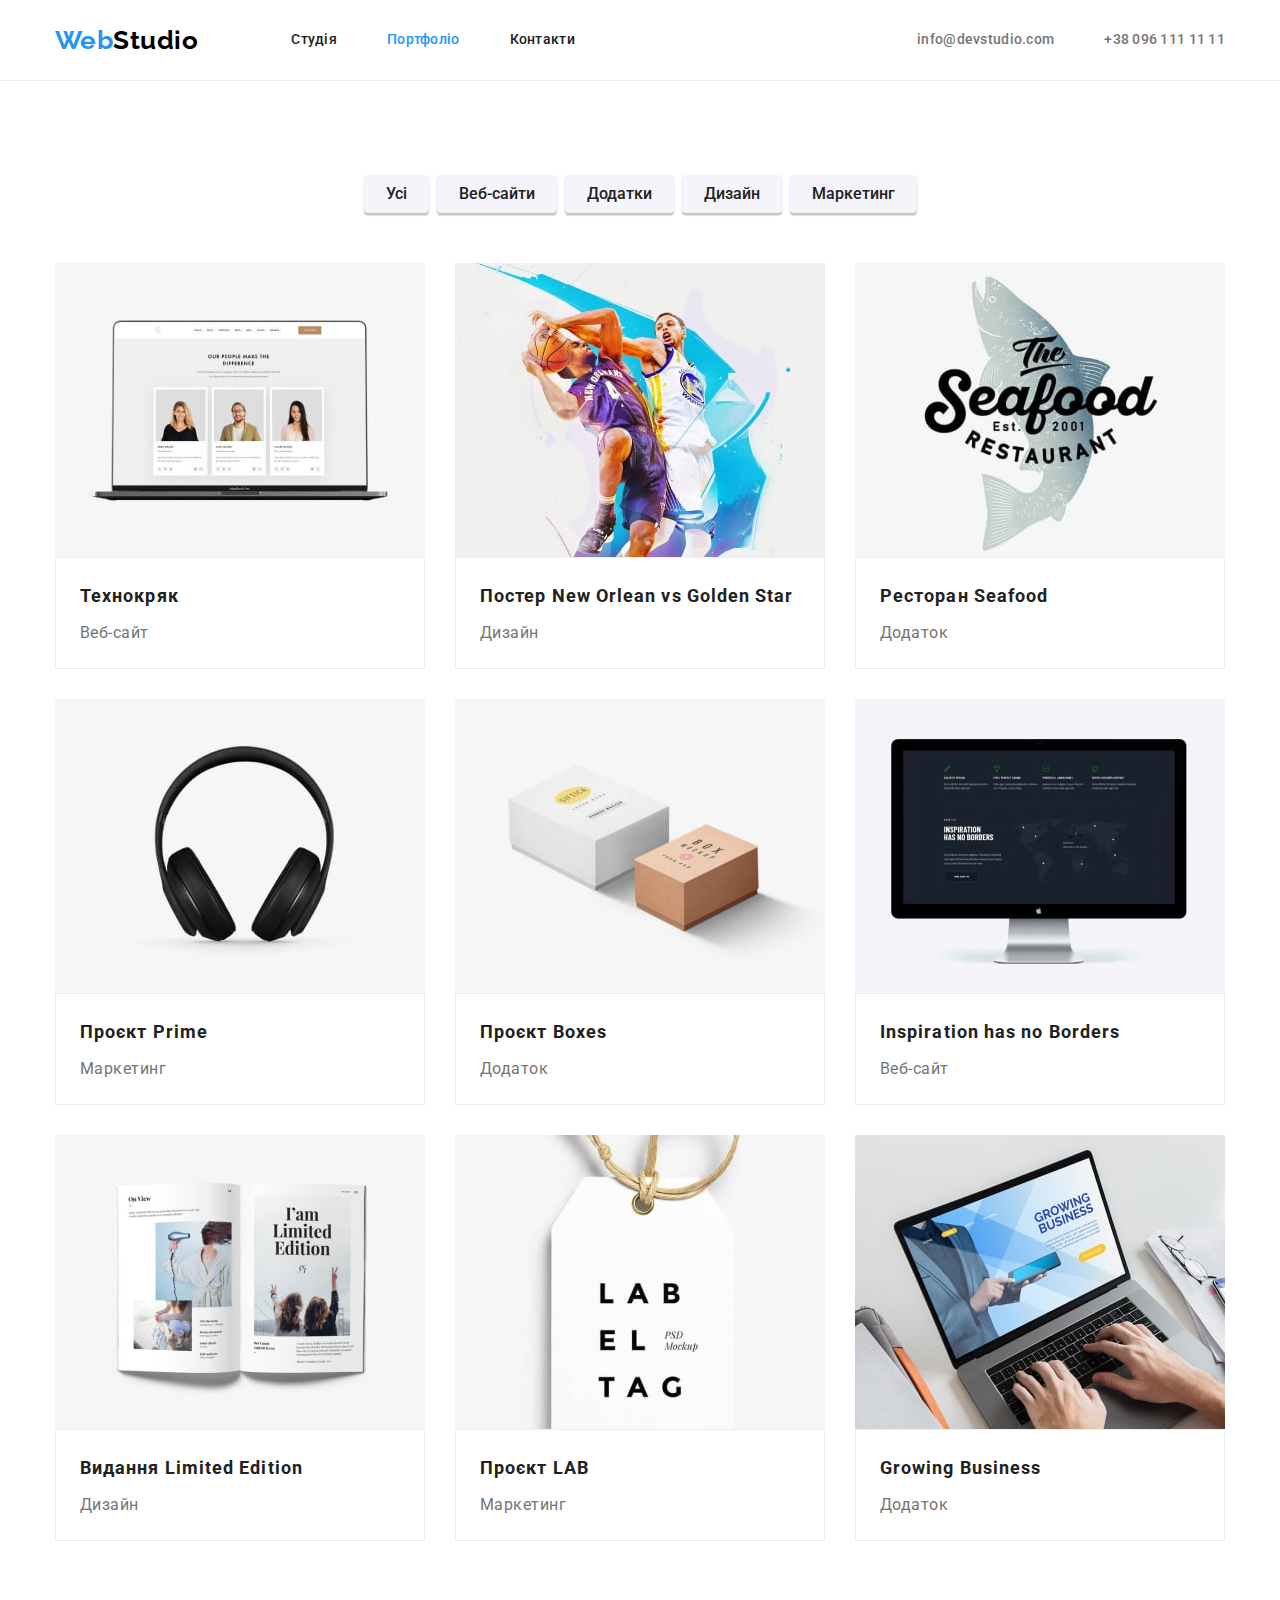
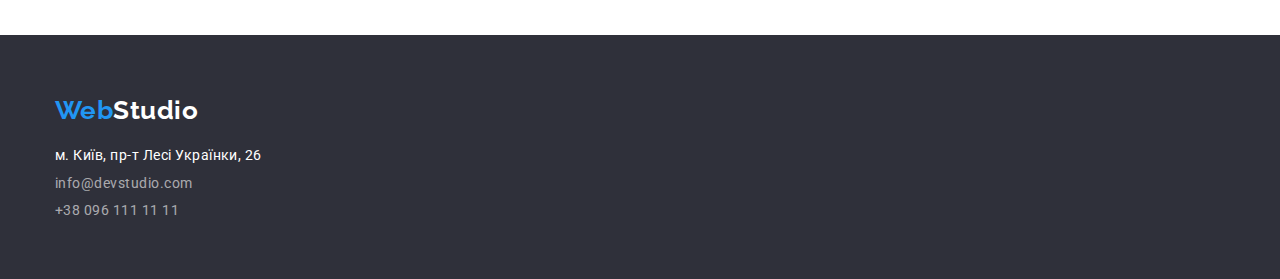
==== portfolio.html @ 3be75359 "Copied" ====
<!DOCTYPE html>
<html lang="uk">
<head>
    <meta charset="UTF-8">
    <meta http-equiv="X-UA-Compatible" content="IE=edge">
    <meta name="viewport" content="width=device-width, initial-scale=1.0">
    <title>Portfolio</title>
    <link rel="preconnect" href="https://fonts.googleapis.com">
    <link rel="preconnect" href="https://fonts.gstatic.com" crossorigin>
    <link href="https://fonts.googleapis.com/css2?family=Raleway:wght@700&family=Roboto:wght@400;500;700;900&display=swap"
        rel="stylesheet">
    <link rel="stylesheet" href="https://cdnjs.cloudflare.com/ajax/libs/modern-normalize/1.1.0/modern-normalize.min.css">
    <link rel="stylesheet" href="./css/styles.css"> 
</head>
<body>
    <!--Шапка сайта-->
    <header class="header">
        <div class="container main-nav">
            <nav class="header-nav">
                <a href="./index.html" class="logo-dark"> <span class="logo-blue">Web</span>Studio</a>
                <ul class="header-site-nav list">
                    <li class="item"><a class="header-link" href="./index.html">Студія</a></li>
                    <li class="item"><a class="header-link current" href="./portfolio.html">Портфоліо</a></li>
                    <li class="item"><a class="header-link" href="#">Контакти</a></li>
                </ul>
            </nav>
            <ul class="header-info-nav list">
                <li class="item"><a class="header-info-link" href="mailto:info@devstudio.com">info@devstudio.com</a></li>
                <li class="item"><a class="header-info-link" href="tel:+380961111111">+38 096 111 11 11</a></li>
            </ul>
        </div>
    </header>
    <!--Основний контент-->
    <main>
        <section class="section">
            <div class="container">
            <h1 class="visually-hidden">Портфоліо</h1>
            <ul class="list filter-list">
                <li class="item"><button type="button" class="button-filter">Усі</button> </li>
                <li class="item"><button type="button" class="button-filter">Веб-сайти</button> </li>
                <li class="item"><button type="button" class="button-filter">Додатки</button> </li>
                <li class="item"><button type="button" class="button-filter">Дизайн</button></li>
                <li class="item"><button type="button" class="button-filter">Маркетинг</button> </li>
            </ul>
            <ul class="portfolio-list list">
                <li class="item"><a href="#" class="portfolio-list-link">
                    <img src="./images/portfolio-card1.jpg" alt="Відкритий сайт на ноутбуці" width="370">
                    <div class="portfolio-card-border">
                    <h2 class="title">Технокряк</h2>
                    <p>Веб-сайт</p>
                    </div>
                    </a>
                </li>
                <li class="item"><a href="#" class="portfolio-list-link">
                    <img src="./images/portfolio-card2.jpg" alt="Два баскетболісти з м'ячем" width="370">
                    <div class="portfolio-card-border">
                    <h2 class="title">Постер New Orlean vs Golden Star</h2>
                    <p>Дизайн</p>
                    </div>
                    </a>
                </li>
                <li class="item"><a href="#" class="portfolio-list-link">
                    <img src="./images/portfolio-card3.jpg" alt="Логотип ресторану" width="370">
                    <div class="portfolio-card-border">
                    <h2 class="title">Ресторан Seafood</h2>
                    <p>Додаток</p>
                    </div>
                    </a>
                </li>
                <li class="item"><a href="#" class="portfolio-list-link">
                    <img src="./images/portfolio-card4.jpg" alt="Безпровідні навушники" width="370">
                    <div class="portfolio-card-border">
                    <h2 class="title">Проєкт Prime</h2>
                    <p>Маркетинг</p>
                    </div>
                    </a>
                </li>
                <li class="item"><a href="#" class="portfolio-list-link">
                    <img src="./images/portfolio-card5.jpg" alt="Дві коробки" width="370">
                    <div class="portfolio-card-border">
                    <h2 class="title">Проєкт Boxes</h2>
                    <p>Додаток</p>
                    </div>
                    </a>
                </li>
                <li class="item"><a href="#" class="portfolio-list-link">
                    <img src="./images/portfolio-card6.jpg" alt="Монітор комп'ютера" width="370">
                    <div class="portfolio-card-border">
                    <h2 class="title">Inspiration has no Borders</h2>
                    <p>Веб-сайт</p>
                    </div>
                    </a>
                </li>
                <li class="item"><a href="#" class="portfolio-list-link">
                    <img src="./images/portfolio-card7.jpg" alt="Відкрита книга" width="370">
                    <div class="portfolio-card-border">
                    <h2 class="title">Видання Limited Edition</h2>
                    <p>Дизайн</p>
                    </div>
                    </a>
                </li>
                <li class="item"><a href="#" class="portfolio-list-link">
                    <img src="./images/portfolio-card8.jpg" alt="Бірка проекту" width="370">
                    <div class="portfolio-card-border">
                    <h2 class="title">Проєкт LAB</h2>
                    <p>Маркетинг</p>
                    </div>
                    </a>
                </li>
                <li class="item"><a href="#" class="portfolio-list-link">
                    <img src="./images/portfolio-card9.jpg" alt="Людина працює за ноутбуком" width="370">
                    <div class="portfolio-card-border">
                    <h2 class="title">Growing Business</h2>
                    <p>Додаток</p>
                    </div>
                    </a>
                </li>
            </ul>
            </div>
        </section>
    </main>
    <!--Футер-->
    <footer class="footer">
        <div class="container">
        <a href="./index.html" class="logo-light"> <span class="logo-blue">Web</span>Studio</a>
        <address class="address">
            <ul class="list">
                <li class="item"><a href="https://goo.gl/maps/CPtrU1FHBa2aNyZL9" target="_blank" rel="noopener noreferrer nofollow" class="address-link">м. Київ, пр-т Лесі Українки, 26</a></li>
                <li class="item"><a href="mailto:info@devstudio.com" class="footer-info">info@devstudio.com</a></li>
                <li class="item"><a href="tel:+380961111111" class="footer-info">+38 096 111 11 11</a></li>
            </ul>
        </address>
        </div>
    </footer>
</body>
</html>
---- css/styles.css ----
:root {
    --title-text-color: #212121;
    --body-color: #757575;
    --logo-first-part: #2196F3;
    --logo-second-part-top: #000000;
    --logo-second-part-down: #FFFFFF;
    --header-link-color: #212121;
    --link-color-focus: #2196F3;
    --header-info-link-color: #757575;
    --header-border: #ECECEC;
    --link-color: #2196F3;
    --footer-bg-color: #2F303A;
    --footer-info-color: rgba(255, 255, 255, 0.6) ;
    --footer-address-link: #FFFFFF;
    --bg-color: #FFFFFF;
    --hero-title-color: #FFFFFF;
    --hero-bg-color: #2F303A;
    --team-bg-color: #F5F4FA;
    --team-card-bg-color: #FFFFFF;
    --button-color: #FFFFFF;
    --button-bg-color: #2196F3;
    --buton-bg-color-focus: #188CE8;
    --button-filter-color: #212121;
    --button-filter-bg-color: #F5F4FA;
    --button-filter-focus: #FFFFFF;
    --portfolio-card-border: #EEEEEE;
}
* {
    box-sizing: border-box;
}
body {
    background-color: var(--bg-color);
    color: var(--body-color);
    font-family: 'Roboto', sans-serif;
    letter-spacing: 0.03em;
}
h2, h3, p{
    margin-top: 0;
    margin-bottom: 0;
}
img {
    display: block;
    max-width: 100%;
    height: auto;
}
.container {
    padding-left: 15px;
    padding-right: 15px;
    margin-left: auto;
    margin-right: auto;
    width: 1200px;
    /* outline: 2px solid tomato; */
}
.section {
    padding-top: 94px;
    padding-bottom: 94px;
}
.header {
    background-color: var(--bg-color); 
    align-items: center;
    border-bottom: 1px solid var(--header-border);
}
.hero {
    background-color: var(--hero-bg-color);
    text-align: center;
    padding-top: 200px;
    padding-bottom: 200px;
}
.list {
    margin: 0;
    padding: 0;
    list-style-type: none;
}   
.logo-blue {
    color: var(--logo-first-part);
}
.logo-dark{
    color: var(--logo-second-part-top);
    text-decoration: none;
    font-family: 'Raleway', sans-serif;
    font-weight: 700;
    font-size: 26px;
    line-height: 1.19;
}
.logo-light {
    color: var(--logo-second-part-down);
    text-decoration: none;
    font-family: 'Raleway',sans-serif;
    font-weight: 700;
    font-size: 26px;
    line-height: 1.19;
}
.main-nav {
    display: flex;
    align-items: center;
}
.header-nav {
    display: flex;
    align-items: center;
}
.header-site-nav {
    display: flex;
    margin-left: 93px;
}
.header-site-nav .item:not(:last-child){
    margin-right: 50px;
}

.header-site-nav .header-link {
    color: var(--header-link-color);
    
}
.header-site-nav .header-link:hover,
.header-site-nav .header-link:focus {
    color: var(--link-color-focus);
}
.header-link,
.header-info-link{
    font-weight: 500;
    font-size: 14px;
    line-height: 1.14;
    letter-spacing: 0.02em;
    text-decoration: none;
    padding: 32px 0;
    display: inline-block;
}
.header-info-nav {
    display: flex;
    margin-left: auto;
}
.header-info-nav .item:not(:first-child) {
    margin-left: 50px;
}
.header-info-nav .header-info-link{
    color: var(--header-info-link-color);
}
.header-info-nav .header-info-link:hover,
.header-info-nav .header-info-link:focus {
    color: var(--link-color-focus);
}

.header-site-nav .header-link.current {
    color: var(--link-color-focus);
}
.hero-title {
    color: var(--hero-title-color);
    text-transform: uppercase;
    font-weight: 900;
    font-size: 44px;
    line-height: 1.36;
    letter-spacing: 0.06em;
    margin-top: 0;
    margin-bottom: 30px;
    margin-left: auto;
    margin-right: auto;
    text-align: center;
    width: 696px;
}
.button {
    color: var(--button-color);
    background-color: var(--button-bg-color);
    font-family: inherit;
    font-weight: 700;
    font-size: 16px;
    line-height: 1.88;
    cursor: pointer;
    border: none;
    box-shadow: 0px 4px 4px rgba(0, 0, 0, 0.15);
    border-radius: 4px;
    padding: 10px 32px;
    width: 216px;
}
.button:hover,
.button:focus {
    background: var(--buton-bg-color-focus);
    box-shadow: 0px 4px 4px rgba(0, 0, 0, 0.15);
    border-radius: 4px;
}
.features {
    padding-bottom: 0;
}
.feature-list {
    display: flex;
}
.feature-list .item {
    width: 270px;
}
.feature-list .item:not(:last-child) {
    margin-right: 30px;
}
.feature-list .title {
    text-transform: uppercase;
    font-weight: 700;
    font-size: 14px;
    line-height: 1.14; 
    margin-bottom: 10px;   
}
.feature-list .text {
    font-weight: 400;
    font-size: 14px;
    line-height: 1.71;
}
.team {
    background-color: var(--team-bg-color);
}
.work-list {
    display: flex;
}
.work-list>.item {
    width: 370px;
}
.work-list>.item:not(:last-child){
    margin-right: 30px;
}
.work-title {
    text-align: center;
    font-weight: 700;
    font-size: 36px;
    line-height: 1.17;
}
.team-list{
    display: flex;
}
.team-list>.team-card:not(:last-child) {
    margin-right: 30px;
}
.team-title {
    font-weight: 700;
    font-size: 36px;
    line-height: 1.17;
    text-align: center;
}
.features-title, 
.work-title, 
.team-title {
    color: var(--title-text-color);
    margin-bottom: 50px;
}
.visually-hidden {
    position: absolute;
    white-space: nowrap;
    width: 1px;
    height: 1px;
    overflow: hidden;
    border: 0;
    padding: 0;
    clip: rect(0 0 0 0);
    clip-path: inset(50%);
    margin: -1px;
}
.team-card {
    background-color: var(--team-card-bg-color);
    display: block;
    width: 270px;
    box-shadow: 0px 1px 3px rgba(0, 0, 0, 0.12), 0px 1px 1px rgba(0, 0, 0, 0.14), 0px 2px 1px rgba(0, 0, 0, 0.2);
    border-radius: 0px 0px 4px 4px;
}
.team-card .title {
    text-align: center;
    font-weight: 500;
    font-size: 16px;
    line-height: 1.19;
}
.team-position {
    text-align: center;
    font-size: 16px;
    line-height: 1.19;
    margin-top: 10px;
}
.team-card-bottom-part {
    padding: 30px;
}
.title {
    color: var(--title-text-color);
}


.footer {
    background-color: var(--footer-bg-color);
    padding-top: 60px;
    padding-bottom: 60px;
}
.address {
    font-style: normal;
    margin-top: 20px;
}
.address .item:not(:last-child) {
    margin-bottom: 9px;
}
.address-link {
    color: var(--footer-address-link) ;
    text-decoration: none;
    font-weight: 400;
    font-size: 14px;
    line-height: 1.17;
}
.footer-info {
    color: var(--footer-info-color);
    text-decoration: none;
    font-weight: 400;
    font-size: 14px;
    line-height: 1.17;
    display: inline-block;
}
.footer-info:hover,
.footer-info:focus {
    color: var(--link-color-focus);
}
/* Portfolio */
.filter-list {
    display: flex;
    justify-content:center;
}
.filter-list .item:not(:last-child) {
    margin-right: 8px;
}
.button-filter {
    color: var(--button-filter-color) ;
    background-color: var(--button-filter-bg-color);
    font-family: inherit;
    font-weight: 500;
    font-size: 16px;
    line-height: 1.63;
    cursor: pointer;
    border-radius: 4px;
    border: none;
    padding: 6px 22px;
    box-shadow: 0px 3px 1px rgba(0, 0, 0, 0.1), 0px 1px 2px rgba(0, 0, 0, 0.08), 0px 2px 2px rgba(0, 0, 0, 0.12);
}
.button-filter:hover,
.button-filter:focus {
    color: var(--button-filter-focus);
    background-color: var(--link-color-focus);
}
.portfolio-list {
    margin-top: 50px;
    display: flex;
    flex-wrap: wrap;
    margin-right: -30px;
    margin-bottom: -30px;
}
.portfolio-list .item {
    width: 370px;
    margin-right: 30px;
    margin-bottom: 30px;
}
/* .portfolio-list .item:nth-child(3n) {
    margin-right: 0;
} 
.portfolio-list .item:nth-last-child(-n + 3) {
    margin-bottom: 0;
} */
.portfolio-list-link {
    text-decoration: none;
    display: inline-block;
}
.portfolio-list .title{
    font-weight: 700;
    font-size: 18px;
    line-height: 2;
    letter-spacing: 0.06em;
}
.portfolio-list p {
   color:var(--body-color);
    font-weight: 400;
    font-size: 16px;
    line-height: 1.88;
    margin-top: 4px;
}
.portfolio-card-border {
    width: 370px;
    padding: 20px 24px;
    border: 1px solid var(--portfolio-card-border);
}
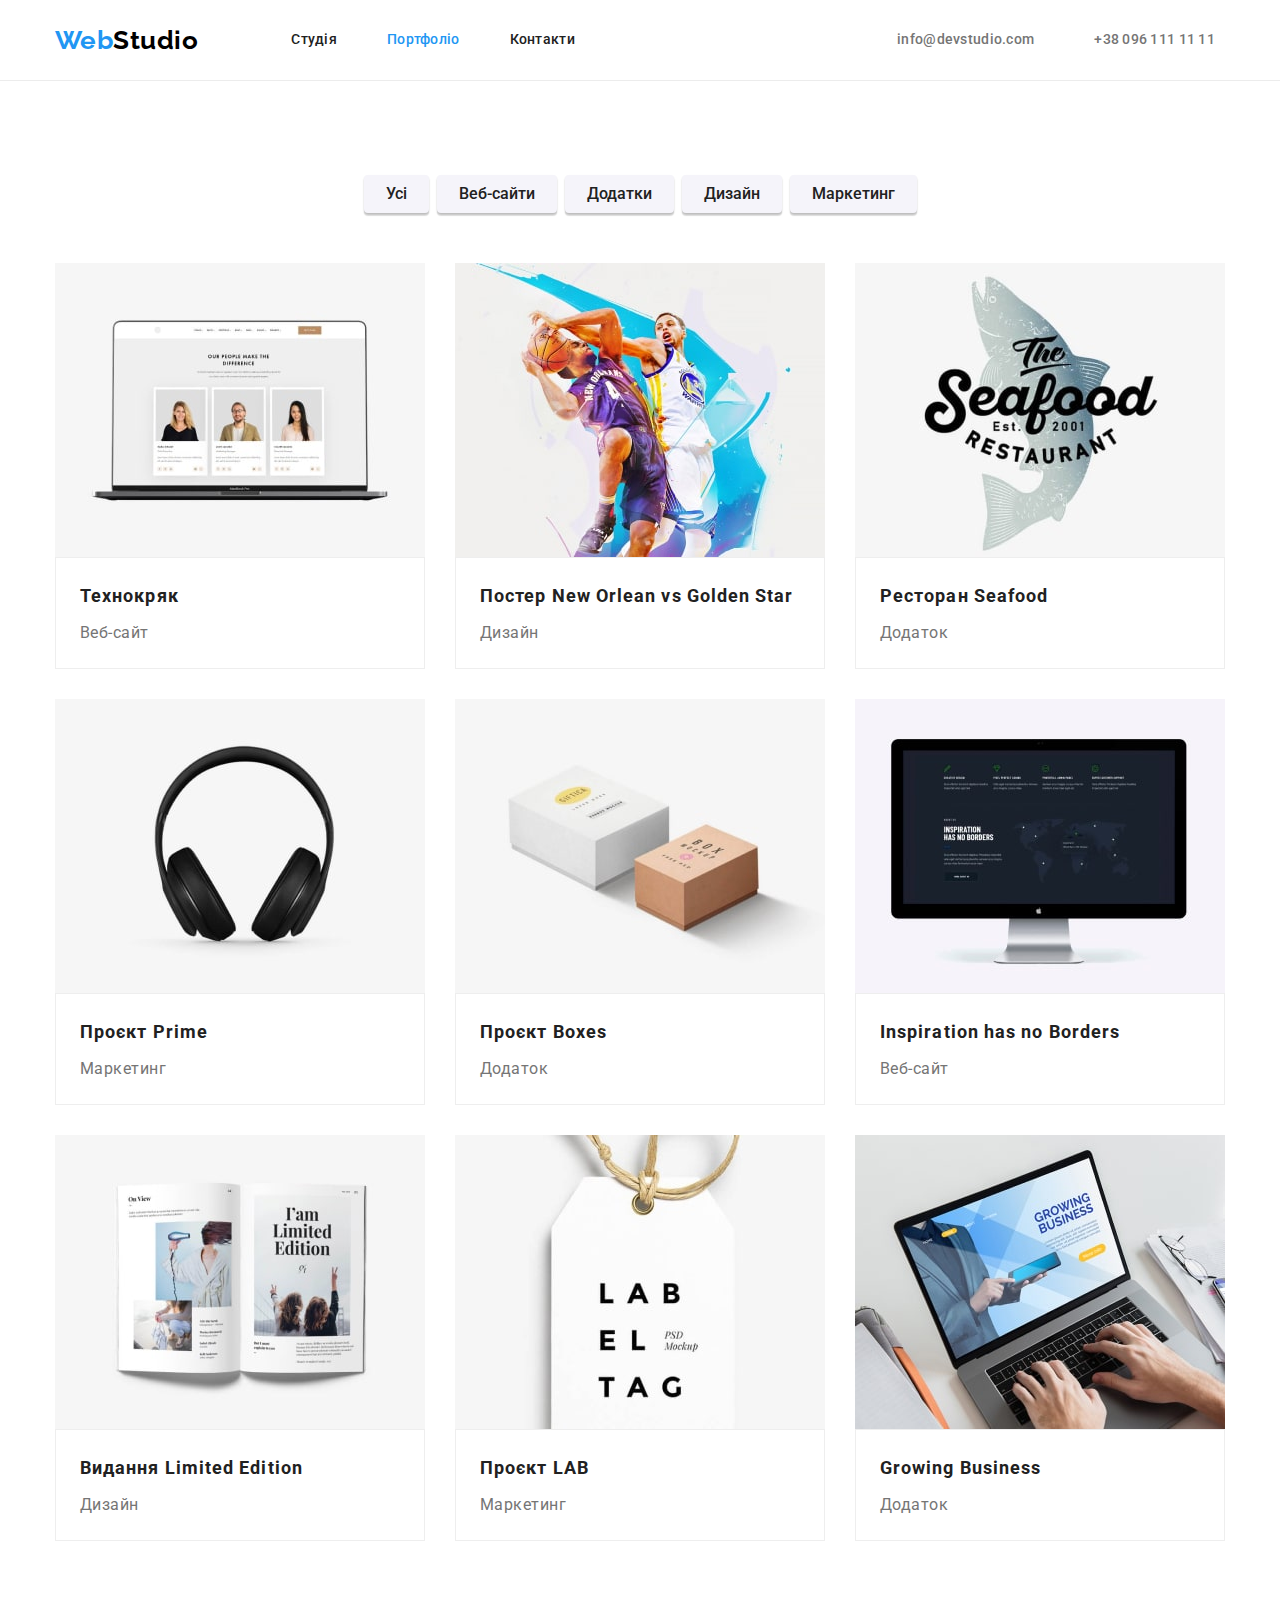
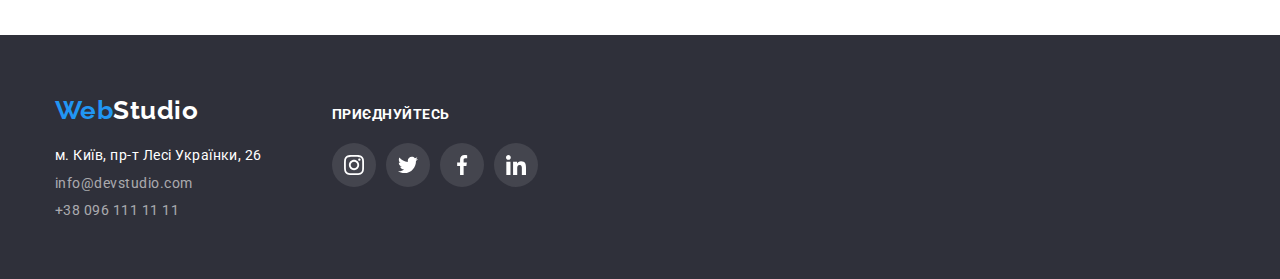
==== commit 838477c9: "Update" ====
--- a/portfolio.html
+++ b/portfolio.html
@@ -122,14 +122,54 @@
     <!--Футер-->
     <footer class="footer">
         <div class="container">
-        <a href="./index.html" class="logo-light"> <span class="logo-blue">Web</span>Studio</a>
-        <address class="address">
-            <ul class="list">
-                <li class="item"><a href="https://goo.gl/maps/CPtrU1FHBa2aNyZL9" target="_blank" rel="noopener noreferrer nofollow" class="address-link">м. Київ, пр-т Лесі Українки, 26</a></li>
-                <li class="item"><a href="mailto:info@devstudio.com" class="footer-info">info@devstudio.com</a></li>
-                <li class="item"><a href="tel:+380961111111" class="footer-info">+38 096 111 11 11</a></li>
-            </ul>
-        </address>
+            <div class="footer-block">
+                <div class="footer-address">
+                    <a href="./index.html" class="logo-light"> <span class="logo-blue">Web</span>Studio</a>
+                    <address class="address">
+                        <ul class="list">
+                            <li class="item"><a href="https://goo.gl/maps/CPtrU1FHBa2aNyZL9" target="_blank"
+                                    rel="noopener noreferrer nofollow" class="address-link">м. Київ, пр-т Лесі Українки,
+                                    26</a></li>
+                            <li class="item"><a href="mailto:info@devstudio.com" class="footer-info">info@devstudio.com</a>
+                            </li>
+                            <li class="item"><a href="tel:+380961111111" class="footer-info">+38 096 111 11 11</a></li>
+                        </ul>
+                    </address>
+                </div>
+                <div class="footer-link">
+                    <h3 class="footer-link-title">Приєднуйтесь</h3>
+                    <ul class="footer-list-link list">
+                        <li class="item">
+                            <a href="#" class="footer-list-item-link">
+                                <svg class="link-icon">
+                                    <use href="./images/icons.svg#instagram-2f"></use>
+                                </svg>
+                            </a>
+                        </li>
+                        <li class="item">
+                            <a href="#" class="footer-list-item-link">
+                                <svg class="link-icon">
+                                    <use href="./images/icons.svg#twitter-1f"></use>
+                                </svg>
+                            </a>
+                        </li>
+                        <li class="item">
+                            <a href="#" class="footer-list-item-link">
+                                <svg class="link-icon">
+                                    <use href="./images/icons.svg#facebook-1f"></use>
+                                </svg>
+                            </a>
+                        </li>
+                        <li class="item">
+                            <a href="#" class="footer-list-item-link">
+                                <svg class="link-icon">
+                                    <use href="./images/icons.svg#linkedin-1f"></use>
+                                </svg>
+                            </a>
+                        </li>
+                    </ul>
+                </div>
+            </div>
         </div>
     </footer>
 </body>
--- a/css/styles.css
+++ b/css/styles.css
@@ -65,6 +65,14 @@
     text-align: center;
     padding-top: 200px;
     padding-bottom: 200px;
+    background-image: linear-gradient(rgba(47, 48, 58, 0.4), rgba(47, 48, 58, 0.4)),url(../images/hero_image.jpg);
+    max-width: 1600px;
+    height: 600px;
+    margin-left: auto;
+    margin-right: auto;
+    background-size: cover;
+    background-position: center;
+    background-repeat: no-repeat;
 }
 .list {
     margin: 0;
@@ -123,6 +131,7 @@
     text-decoration: none;
     padding: 32px 0;
     display: inline-block;
+    
 }
 .header-info-nav {
     display: flex;
@@ -142,6 +151,79 @@
 .header-site-nav .header-link.current {
     color: var(--link-color-focus);
 }
+.header-info-nav .item{
+    display: flex;
+    margin-right: 10px;
+}
+/* ////////////////////////////////////////////////////////////////// */
+.header-info-link { 
+    display: flex;
+    align-items: center;
+    
+}
+
+.header-icon-mail {
+    /* display: flex;
+    align-items: center;
+    justify-content: center; */
+    height: 12px;
+    width: 16px;
+    margin-right: 10px;
+    fill: #757575;
+}
+.header-icon-phone {
+    /* display: flex;
+    align-items: center;
+    justify-content: center; */
+    height: 16px;
+    width: 10px;
+    margin-right: 10px;
+    fill: #757575;
+}
+.header-info-icon {
+    display: flex;
+    align-items: center;
+    justify-content: center;
+    height: 44px;
+    width: 44px;
+    background: rgba(255, 255, 255, 0.1);
+}
+.header-info-icon:hover .header-icon-mail,
+.header-info-icon:focus .header-icon-mail,
+.header-info-icon:hover .header-icon-phone,
+.header-info-icon:focus .header-icon-phone {
+    fill: #2196F3;
+}
+/* ////////////////////////////////////////////////////////////////////////////// */
+
+
+
+
+
+
+
+
+
+
+
+
+/*  */
+
+
+
+
+
+
+
+
+
+
+
+
+
+
+
+
 .hero-title {
     color: var(--hero-title-color);
     text-transform: uppercase;
@@ -185,6 +267,20 @@
 .feature-list .item {
     width: 270px;
 }
+.item-bg {
+    padding: 0;
+    height: 120px;
+    display: flex;
+    background-color: #F5F4FA;
+    border-radius: 4px;
+    margin-bottom: 30px; 
+}
+.feature-icon {
+    width: 70px;
+    height: 70px;
+    margin: auto;
+    display: block;
+}
 .feature-list .item:not(:last-child) {
     margin-right: 30px;
 }
@@ -230,11 +326,81 @@
     line-height: 1.17;
     text-align: center;
 }
+.team-list-link{
+    display: flex;
+    justify-content: space-between;
+    margin: 0 auto;
+}
+.team-list-item-link {
+    display: flex;
+    align-items: center;
+    justify-content: center;
+    height: 44px;
+    width: 44px;
+    border-radius: 50%;
+}
+
+.team-list-item-link:not(:last-child) {
+    margin-right: 10px;
+}
+.link-icon {
+    width: 20px;
+    height: 20px;
+    fill: #afb1b8;
+}
+.team-list-item-link:hover,
+.team-list-item-link:focus{
+   background-color: #2196F3;
+}
+.team-list-item-link:hover .link-icon,
+.team-list-item-link:focus .link-icon {
+    fill: #FFFFFF;
+}
 .features-title, 
 .work-title, 
-.team-title {
+.team-title,
+.client-title {
     color: var(--title-text-color);
     margin-bottom: 50px;
+}
+.client-title {
+    text-align: center;
+    font-weight: 700;
+    font-size: 36px;
+    line-height: 1.17;
+}
+.client-list-item {
+    display: flex;
+}
+.client-list-link {
+    display: flex;
+    justify-content: space-between;
+    margin: 0 auto;
+}
+.client-list-item-link {
+    display: flex;
+    align-items: center;
+    justify-content: center;
+    height: 92px;
+    width: 170px;
+    border: 1px solid #AFB1B8;
+    border-radius: 4px;
+}
+.client-list-item-link:not(:last-child) {
+    margin-right: 30px;
+}
+.client-list-item-link .link-icon {
+    width: 106px;
+    height: 60px;
+    fill: #AFB1B8;
+}
+.client-list-item-link:hover,
+.client-list-item-link:focus {
+    border: 1px solid #2196F3;
+}
+.client-list-item-link:hover .link-icon,
+.client-list-item-link:focus .link-icon {
+    fill: #2196F3;
 }
 .visually-hidden {
     position: absolute;
@@ -266,15 +432,15 @@
     font-size: 16px;
     line-height: 1.19;
     margin-top: 10px;
+    margin-bottom: 16px;
 }
 .team-card-bottom-part {
-    padding: 30px;
+    padding: 30px 32px;
 }
 .title {
     color: var(--title-text-color);
 }
-
-
+/* Footer */
 .footer {
     background-color: var(--footer-bg-color);
     padding-top: 60px;
@@ -305,6 +471,57 @@
 .footer-info:hover,
 .footer-info:focus {
     color: var(--link-color-focus);
+}
+.footer{
+    display: flex;
+    align-items: baseline;
+}
+.footer-block {
+    display: flex;
+    align-items: baseline;
+}
+.footer-link {
+    display: inline-block;
+    align-items: baseline;
+    margin-left: 70px;
+}
+.footer-link-title {
+    color: #FFFFFF;
+    text-transform: uppercase;
+    font-weight: 700;
+    font-size: 14px;
+    line-height: 1.14;
+    margin-bottom: 20px;
+}
+.footer-list-link {
+    display: flex;
+    justify-content: space-between;
+    margin: 0 auto;
+}
+.footer-list-item-link {
+    display: flex;
+    align-items: center;
+    justify-content: center;
+    height: 44px;
+    width: 44px;
+    border-radius: 50%;
+    background: rgba(255, 255, 255, 0.1);
+}
+.footer-list-link .item:not(:last-child) {
+    margin-right: 10px;
+}
+.footer-list-item-link .link-icon {
+    width: 20px;
+    height: 20px;
+    fill: #ffffff;
+}
+.footer-list-item-link:hover,
+.footer-list-item-link:focus {
+    background-color: #2196F3;
+}
+.footer-list-item-link:hover .link-icon,
+.footer-list-item-link:focus .link-icon {
+    fill: #FFFFFF;
 }
 /* Portfolio */
 .filter-list {
@@ -342,14 +559,14 @@
 .portfolio-list .item {
     width: 370px;
     margin-right: 30px;
-    margin-bottom: 30px;
-}
-/* .portfolio-list .item:nth-child(3n) {
-    margin-right: 0;
-} 
-.portfolio-list .item:nth-last-child(-n + 3) {
-    margin-bottom: 0;
-} */
+    margin-bottom: 30px; 
+}
+.portfolio-list-link:hover,
+.portfolio-list-link:focus {
+    box-shadow: 0px 1px 1px rgba(0, 0, 0, 0.12),
+    0px 4px 4px rgba(0, 0, 0, 0.06),
+    1px 4px 6px rgba(0, 0, 0, 0.16);
+}
 .portfolio-list-link {
     text-decoration: none;
     display: inline-block;
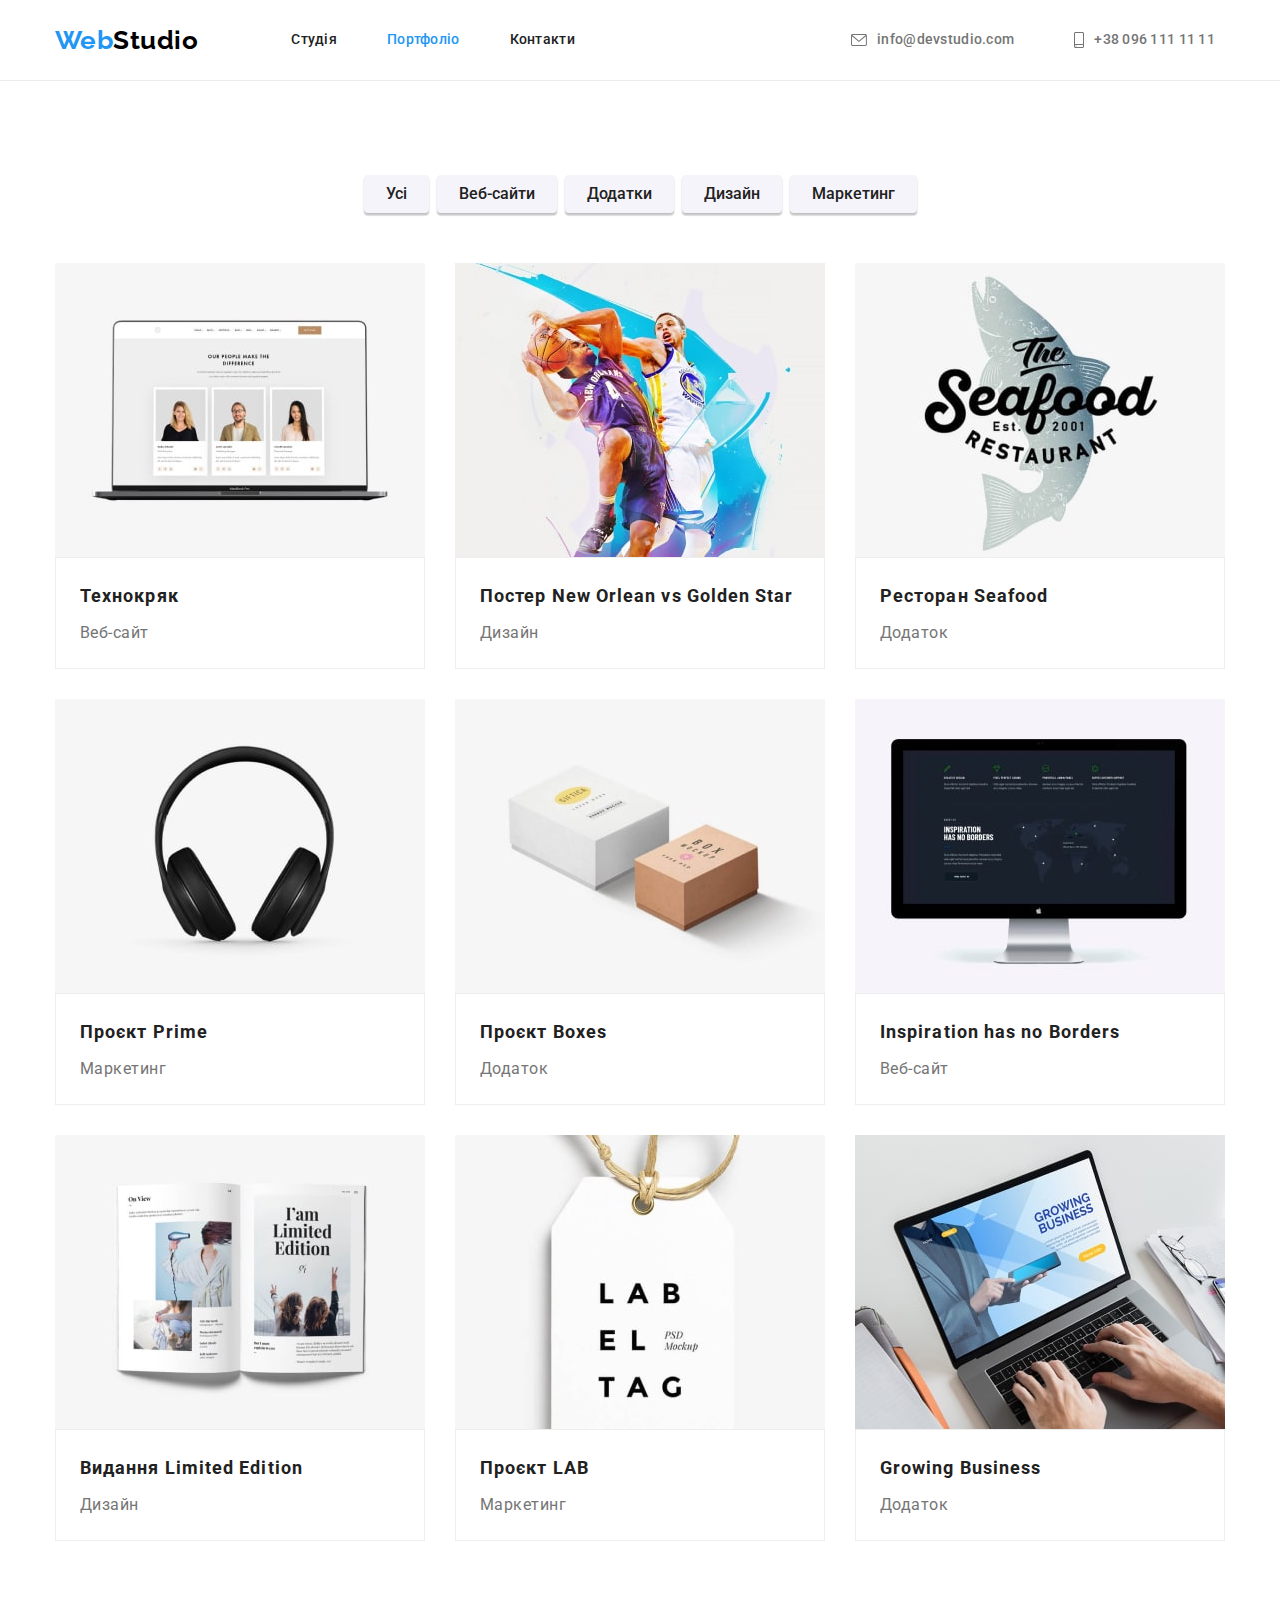
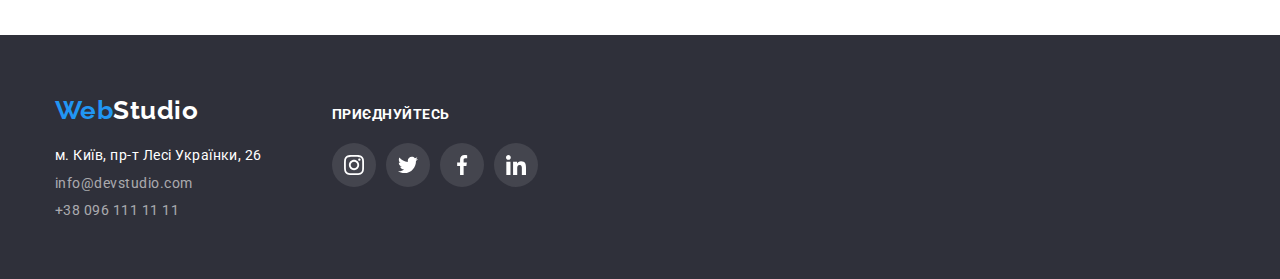
==== commit 0d3f2e72: "Update" ====
--- a/portfolio.html
+++ b/portfolio.html
@@ -25,8 +25,18 @@
                 </ul>
             </nav>
             <ul class="header-info-nav list">
-                <li class="item"><a class="header-info-link" href="mailto:info@devstudio.com">info@devstudio.com</a></li>
-                <li class="item"><a class="header-info-link" href="tel:+380961111111">+38 096 111 11 11</a></li>
+                <li class="item">
+                    <a class="header-info-link" href="mailto:info@devstudio.com">
+                        <svg class="mail-link" width="16" height="12">
+                            <use href="./images/icons.svg#envelope"></use>
+                        </svg>
+                        info@devstudio.com</a></li>
+                <li class="item">
+                    <a class="header-info-link" href="tel:+380961111111">
+                        <svg class="phone-link" width="10" height="16">
+                            <use href="./images/icons.svg#smartphone"></use>
+                        </svg>
+                        +38 096 111 11 11</a></li>
             </ul>
         </div>
     </header>
--- a/css/styles.css
+++ b/css/styles.css
@@ -115,8 +115,7 @@
 }
 
 .header-site-nav .header-link {
-    color: var(--header-link-color);
-    
+    color: var(--header-link-color); 
 }
 .header-site-nav .header-link:hover,
 .header-site-nav .header-link:focus {
@@ -130,8 +129,7 @@
     letter-spacing: 0.02em;
     text-decoration: none;
     padding: 32px 0;
-    display: inline-block;
-    
+    display: inline-block;  
 }
 .header-info-nav {
     display: flex;
@@ -147,7 +145,6 @@
 .header-info-nav .header-info-link:focus {
     color: var(--link-color-focus);
 }
-
 .header-site-nav .header-link.current {
     color: var(--link-color-focus);
 }
@@ -155,75 +152,22 @@
     display: flex;
     margin-right: 10px;
 }
-/* ////////////////////////////////////////////////////////////////// */
-.header-info-link { 
-    display: flex;
-    align-items: center;
-    
-}
-
-.header-icon-mail {
-    /* display: flex;
-    align-items: center;
-    justify-content: center; */
-    height: 12px;
-    width: 16px;
+/* header decoration */
+.header-info-link {
+    display: flex;
+    align-items: center;
+}
+.mail-link, 
+.phone-link {
+    fill: var(--header-info-link-color);
     margin-right: 10px;
-    fill: #757575;
-}
-.header-icon-phone {
-    /* display: flex;
-    align-items: center;
-    justify-content: center; */
-    height: 16px;
-    width: 10px;
-    margin-right: 10px;
-    fill: #757575;
-}
-.header-info-icon {
-    display: flex;
-    align-items: center;
-    justify-content: center;
-    height: 44px;
-    width: 44px;
-    background: rgba(255, 255, 255, 0.1);
-}
-.header-info-icon:hover .header-icon-mail,
-.header-info-icon:focus .header-icon-mail,
-.header-info-icon:hover .header-icon-phone,
-.header-info-icon:focus .header-icon-phone {
+}
+.header-info-link:hover .mail-link,
+.header-info-link:focus .mail-link,
+.header-info-link:hover .phone-link,
+.header-info-link:focus .phone-link {
     fill: #2196F3;
 }
-/* ////////////////////////////////////////////////////////////////////////////// */
-
-
-
-
-
-
-
-
-
-
-
-
-/*  */
-
-
-
-
-
-
-
-
-
-
-
-
-
-
-
-
 .hero-title {
     color: var(--hero-title-color);
     text-transform: uppercase;
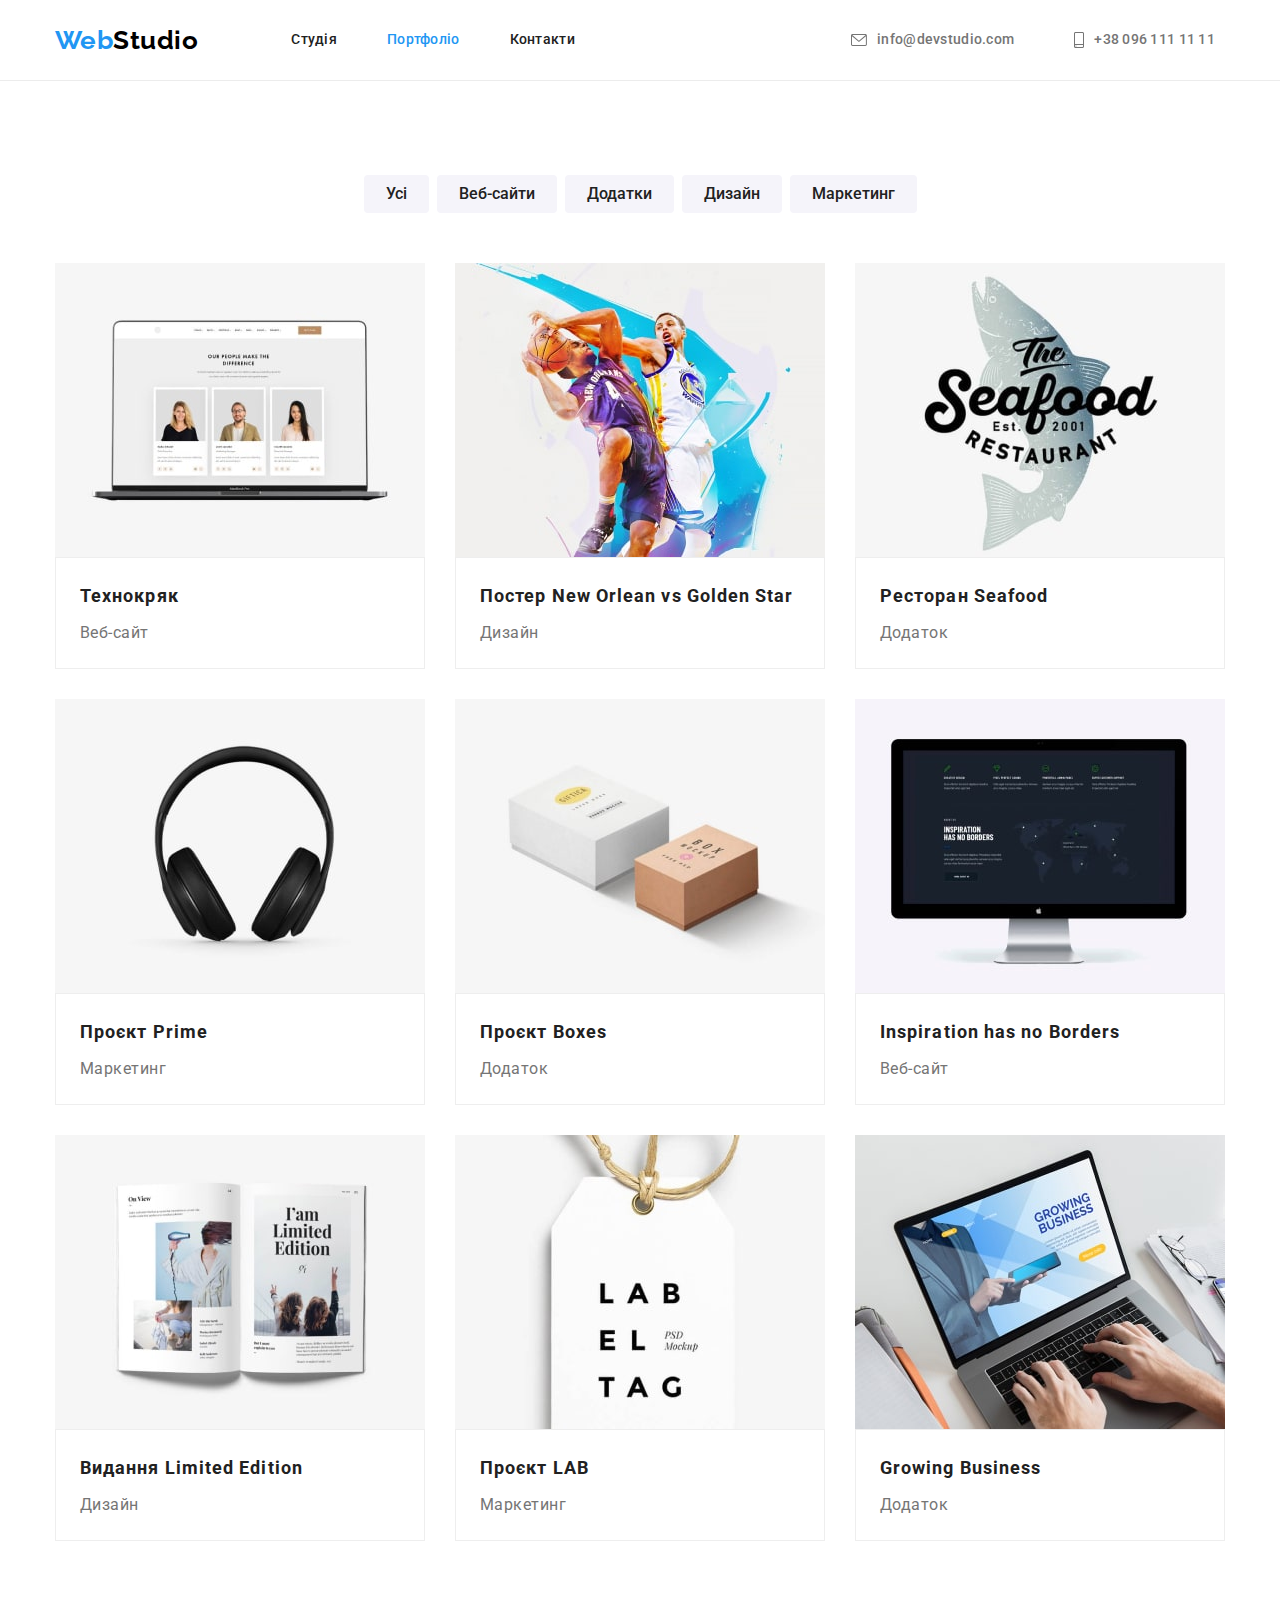
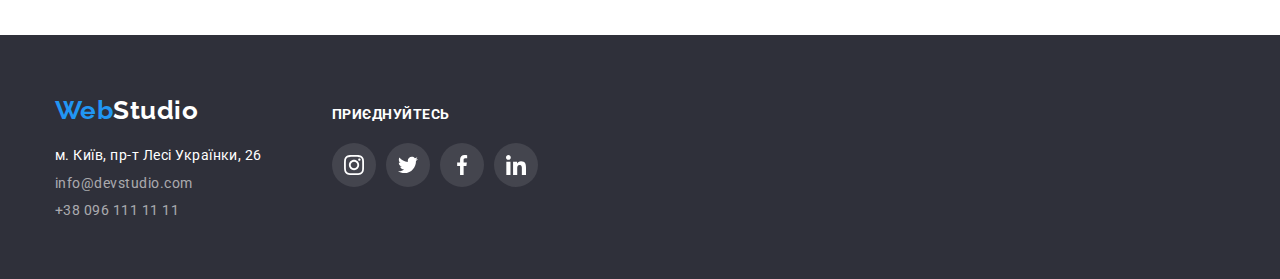
==== commit 04f66007: "Update" ====
--- a/portfolio.html
+++ b/portfolio.html
@@ -147,7 +147,7 @@
                     </address>
                 </div>
                 <div class="footer-link">
-                    <h3 class="footer-link-title">Приєднуйтесь</h3>
+                    <p class="footer-link-title">Приєднуйтесь</p>
                     <ul class="footer-list-link list">
                         <li class="item">
                             <a href="#" class="footer-list-item-link">
--- a/css/styles.css
+++ b/css/styles.css
@@ -140,6 +140,7 @@
 }
 .header-info-nav .header-info-link{
     color: var(--header-info-link-color);
+    fill: currentColor;
 }
 .header-info-nav .header-info-link:hover,
 .header-info-nav .header-info-link:focus {
@@ -159,14 +160,7 @@
 }
 .mail-link, 
 .phone-link {
-    fill: var(--header-info-link-color);
     margin-right: 10px;
-}
-.header-info-link:hover .mail-link,
-.header-info-link:focus .mail-link,
-.header-info-link:hover .phone-link,
-.header-info-link:focus .phone-link {
-    fill: #2196F3;
 }
 .hero-title {
     color: var(--hero-title-color);
@@ -213,8 +207,11 @@
 }
 .item-bg {
     padding: 0;
+    width: 100%;
     height: 120px;
     display: flex;
+    align-items: center;
+    justify-content: center;
     background-color: #F5F4FA;
     border-radius: 4px;
     margin-bottom: 30px; 
@@ -222,7 +219,6 @@
 .feature-icon {
     width: 70px;
     height: 70px;
-    margin: auto;
     display: block;
 }
 .feature-list .item:not(:last-child) {
@@ -282,22 +278,18 @@
     height: 44px;
     width: 44px;
     border-radius: 50%;
-}
-
+    fill: #afb1b8;
+}
 .team-list-item-link:not(:last-child) {
     margin-right: 10px;
 }
 .link-icon {
     width: 20px;
     height: 20px;
-    fill: #afb1b8;
 }
 .team-list-item-link:hover,
 .team-list-item-link:focus{
-   background-color: #2196F3;
-}
-.team-list-item-link:hover .link-icon,
-.team-list-item-link:focus .link-icon {
+    background-color: #2196F3;
     fill: #FFFFFF;
 }
 .features-title, 
@@ -329,6 +321,7 @@
     width: 170px;
     border: 1px solid #AFB1B8;
     border-radius: 4px;
+    fill: #AFB1B8;
 }
 .client-list-item-link:not(:last-child) {
     margin-right: 30px;
@@ -336,14 +329,10 @@
 .client-list-item-link .link-icon {
     width: 106px;
     height: 60px;
-    fill: #AFB1B8;
 }
 .client-list-item-link:hover,
 .client-list-item-link:focus {
-    border: 1px solid #2196F3;
-}
-.client-list-item-link:hover .link-icon,
-.client-list-item-link:focus .link-icon {
+    border-color: #2196F3;
     fill: #2196F3;
 }
 .visually-hidden {
@@ -450,6 +439,7 @@
     width: 44px;
     border-radius: 50%;
     background: rgba(255, 255, 255, 0.1);
+    fill: #ffffff;
 }
 .footer-list-link .item:not(:last-child) {
     margin-right: 10px;
@@ -457,14 +447,10 @@
 .footer-list-item-link .link-icon {
     width: 20px;
     height: 20px;
-    fill: #ffffff;
 }
 .footer-list-item-link:hover,
 .footer-list-item-link:focus {
     background-color: #2196F3;
-}
-.footer-list-item-link:hover .link-icon,
-.footer-list-item-link:focus .link-icon {
     fill: #FFFFFF;
 }
 /* Portfolio */
@@ -486,12 +472,12 @@
     border-radius: 4px;
     border: none;
     padding: 6px 22px;
-    box-shadow: 0px 3px 1px rgba(0, 0, 0, 0.1), 0px 1px 2px rgba(0, 0, 0, 0.08), 0px 2px 2px rgba(0, 0, 0, 0.12);
 }
 .button-filter:hover,
 .button-filter:focus {
     color: var(--button-filter-focus);
     background-color: var(--link-color-focus);
+    box-shadow: 0px 3px 1px rgba(0, 0, 0, 0.1), 0px 1px 2px rgba(0, 0, 0, 0.08), 0px 2px 2px rgba(0, 0, 0, 0.12);
 }
 .portfolio-list {
     margin-top: 50px;
